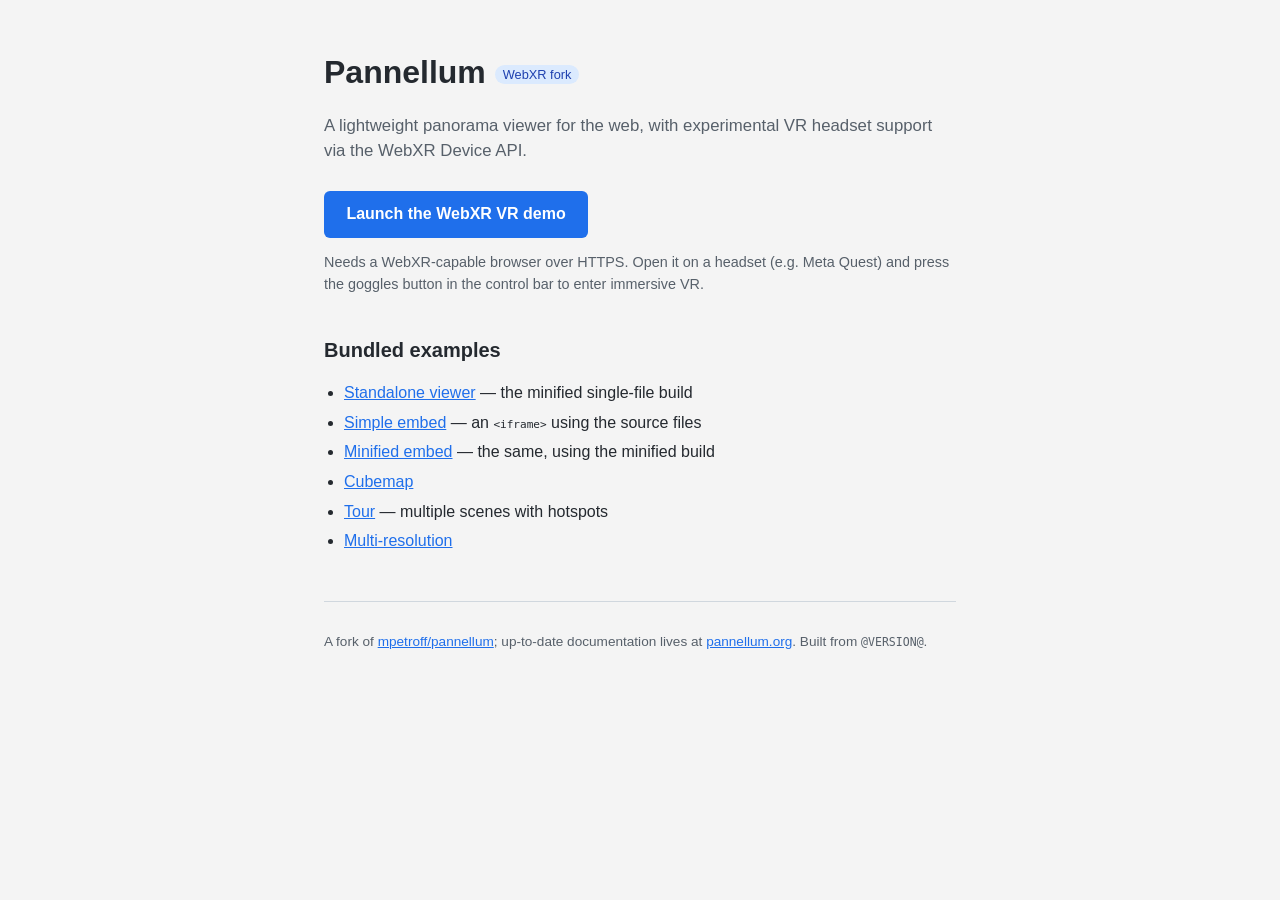
==== index.html @ f42d11c3 "ci: deploy build and examples to GitHub Pages Build the minified viewer and publish it with the bund" ====
<!DOCTYPE HTML>
<html lang="en">
<head>
    <meta charset="utf-8">
    <meta name="viewport" content="width=device-width, initial-scale=1.0">
    <title>Pannellum (WebXR fork)</title>
    <meta name="description" content="Pannellum panorama viewer with experimental WebXR / VR headset support.">
    <style>
        :root { color-scheme: light dark; }
        * { box-sizing: border-box; }
        body {
            margin: 0;
            font-family: Helvetica, "Nimbus Sans L", "Liberation Sans", Arial, sans-serif;
            line-height: 1.5;
            color: #24292f;
            background: #f4f4f4;
        }
        main {
            max-width: 42rem;
            margin: 0 auto;
            padding: 3rem 1.25rem 4rem;
        }
        h1 { margin: 0 0 .25rem; font-size: 2rem; }
        h2 { margin: 2.5rem 0 .75rem; font-size: 1.25rem; }
        .tag {
            font-size: .8rem;
            font-weight: normal;
            vertical-align: middle;
            padding: .15rem .5rem;
            border-radius: 999px;
            background: #dbeafe;
            color: #1e40af;
        }
        .lead { font-size: 1.05rem; color: #57606a; }
        .cta { margin: 1.75rem 0 .5rem; }
        .button {
            display: inline-block;
            padding: .7rem 1.4rem;
            border-radius: 6px;
            background: #1f6feb;
            color: #fff;
            font-weight: bold;
            text-decoration: none;
        }
        .button:hover { background: #1158c7; }
        .hint { font-size: .9rem; color: #57606a; }
        ul { padding-left: 1.25rem; }
        li { margin: .35rem 0; }
        a { color: #1f6feb; }
        footer {
            margin-top: 3rem;
            padding-top: 1rem;
            border-top: 1px solid #d0d7de;
            font-size: .85rem;
            color: #57606a;
        }
        code { font-size: .85em; }
        @media (prefers-color-scheme: dark) {
            body { color: #e6edf3; background: #0d1117; }
            .lead, .hint, footer { color: #8b949e; }
            .tag { background: #1f3a5f; color: #9ecbff; }
            footer { border-top-color: #30363d; }
            a { color: #58a6ff; }
        }
    </style>
</head>
<body>
<main>
    <h1>Pannellum <span class="tag">WebXR fork</span></h1>
    <p class="lead">
        A lightweight panorama viewer for the web, with experimental VR headset
        support via the WebXR Device API.
    </p>

    <p class="cta"><a class="button" href="examples/example-webxr.htm">Launch the WebXR VR demo</a></p>
    <p class="hint">
        Needs a WebXR-capable browser over HTTPS. Open it on a headset
        (e.g. Meta Quest) and press the goggles button in the control bar to
        enter immersive VR.
    </p>

    <h2>Bundled examples</h2>
    <ul>
        <li><a href="build/pannellum.htm">Standalone viewer</a> &mdash; the minified single-file build</li>
        <li><a href="examples/example.htm">Simple embed</a> &mdash; an <code>&lt;iframe&gt;</code> using the source files</li>
        <li><a href="examples/example-minified.htm">Minified embed</a> &mdash; the same, using the minified build</li>
        <li><a href="examples/example-cube.htm">Cubemap</a></li>
        <li><a href="examples/example-tour.htm">Tour</a> &mdash; multiple scenes with hotspots</li>
        <li><a href="examples/example-multires.htm">Multi-resolution</a></li>
    </ul>

    <footer>
        <p>
            A fork of <a href="https://github.com/mpetroff/pannellum">mpetroff/pannellum</a>;
            up-to-date documentation lives at <a href="https://pannellum.org/">pannellum.org</a>.
            Built from <code>@VERSION@</code>.
        </p>
    </footer>
</main>
</body>
</html>
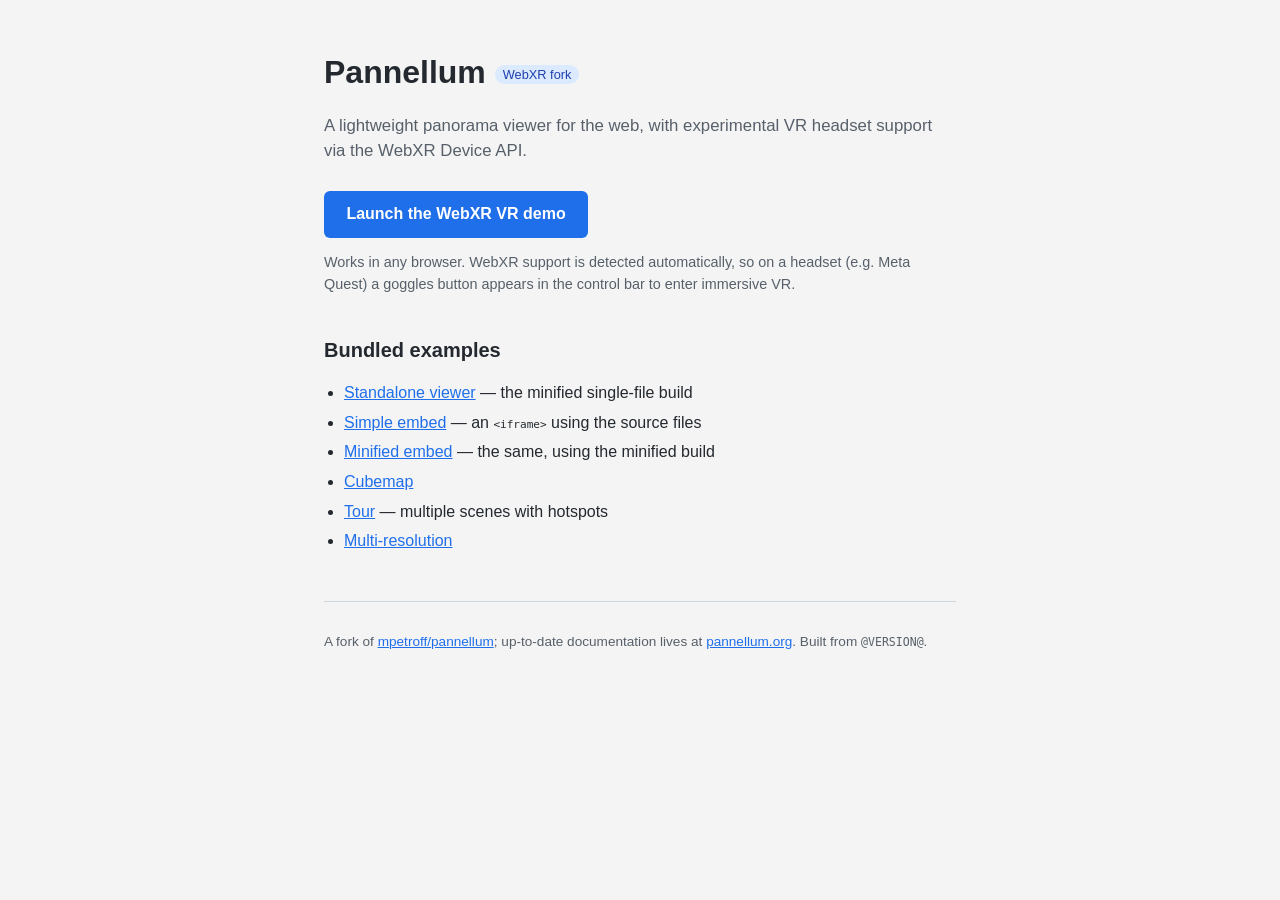
==== commit 67d3ac07: "site: WebXR is auto-detected, so it works in any browser" ====
--- a/index.html
+++ b/index.html
@@ -74,9 +74,9 @@
 
     <p class="cta"><a class="button" href="examples/example-webxr.htm">Launch the WebXR VR demo</a></p>
     <p class="hint">
-        Needs a WebXR-capable browser over HTTPS. Open it on a headset
-        (e.g. Meta Quest) and press the goggles button in the control bar to
-        enter immersive VR.
+        Works in any browser. WebXR support is detected automatically, so on a
+        headset (e.g. Meta Quest) a goggles button appears in the control bar
+        to enter immersive VR.
     </p>
 
     <h2>Bundled examples</h2>
